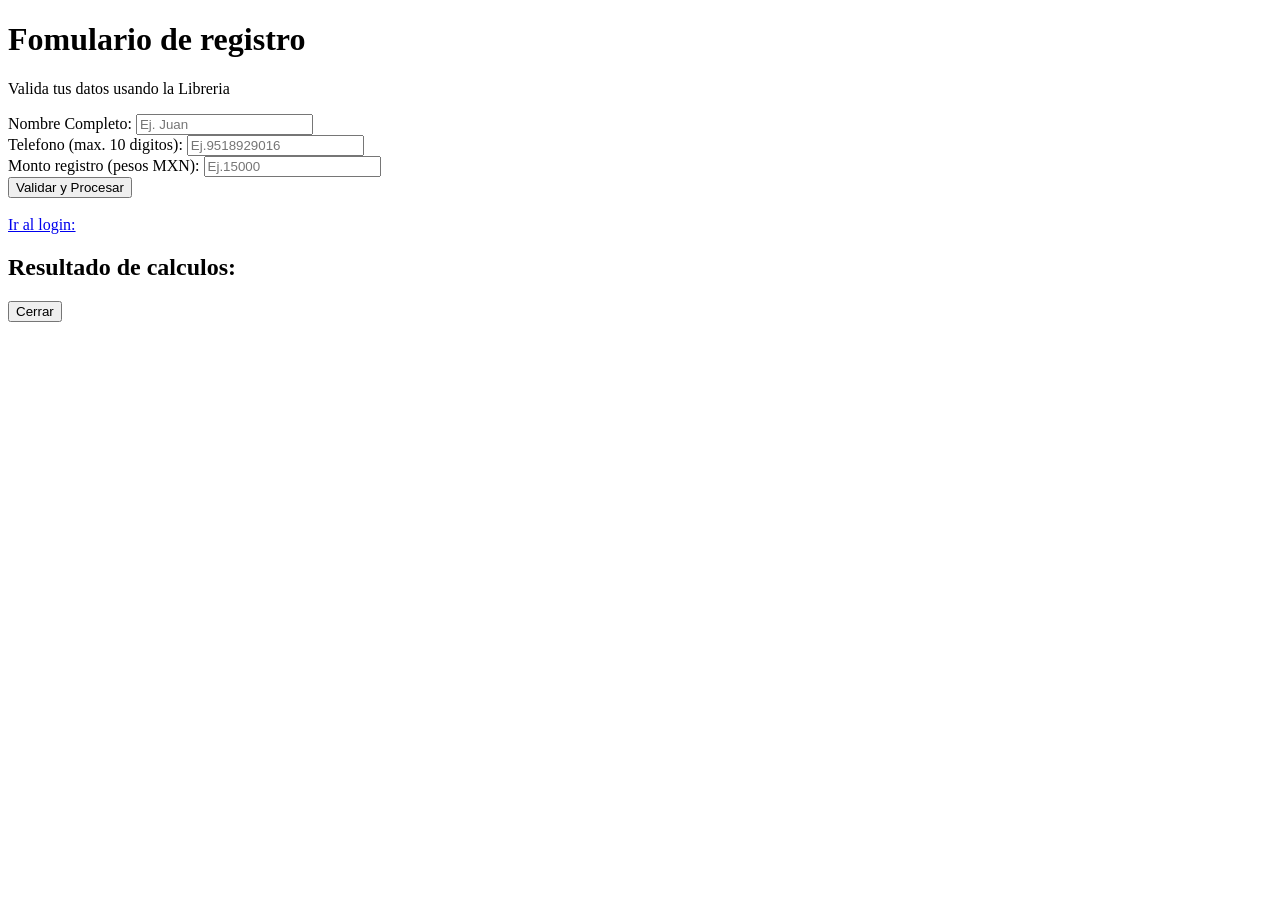
==== index.html @ 7803448d "Estructura principal del formulario" ====
<!DOCTYPE html>
<html lang="en">
<head>
    <meta charset="UTF-8">
    <meta name="viewport" content="width=device-width, initial-scale=1.0">
    <title>Utileria JS</title>
    <link reel="Stylesheet" href="css/styles.css">
</head>
<body>
    <div class="container">
        <h1>Fomulario de registro</h1>
        <p>Valida tus datos usando la <String>Libreria</String></p>
        <form id="registroForm">
            <div class="form-group">
                <label form="nombre">Nombre Completo: </label>
                <input type="text" id="nombre" placeholder="Ej. Juan" required>
                <span class="error.msg"></span>
            </div>

            <div class="form-group">
                <label for="telefono">Telefono (max. 10 digitos): </label>
                <input type= "number" id="telefono" placeholder="Ej.9518929016" required> 
                <span class="error-msg" id="errorTelefono"></span>
            </div>

            <div class="form-group">
                <label for="monto">Monto registro (pesos MXN): </label>
                <input type="numer" id="monto" placeholder="Ej.15000" required>
                <span class="error-msg" id="errorMonto"></span>
            </div>

            <button type="submit" class="btn">Validar y Procesar</button>
        </form>
        
        <br>
        <a href="login.html">Ir al login: </a>
    </div>

    <!--Ventana Modal-->
    <div id="modalEdad" class="modal">
        <div class="modal-content">
            <h2>Resultado de calculos: </h2>
            <p id="modalMensaje"></p>
            <p id="modalMontoFormateado"></p>
            <button id="cerrarModal" class="btn-secondaty">Cerrar</button>
        </div>
    </div>
    
    <!--Scrips-->
    <script src="js/utileria.js"></script>
    <script>
        const form=document.getElementById('registroForm');
        const modal = document.getElementById('modalEdad');
        const modalMensaje=document.getElementById('modalMensaje');
        const modalMontoFormateado= document.getElementById('modalMontoFormateado');
        const cerrarModalBtn= document.getElementById('cerrarModal');

        form.addEventListener('submit', function(e){
            e.preventDefault();

            document.querySelectorAll('.error-msg').forEach(el =>el.textContent='');
        });
    </script>
</body>
</html>
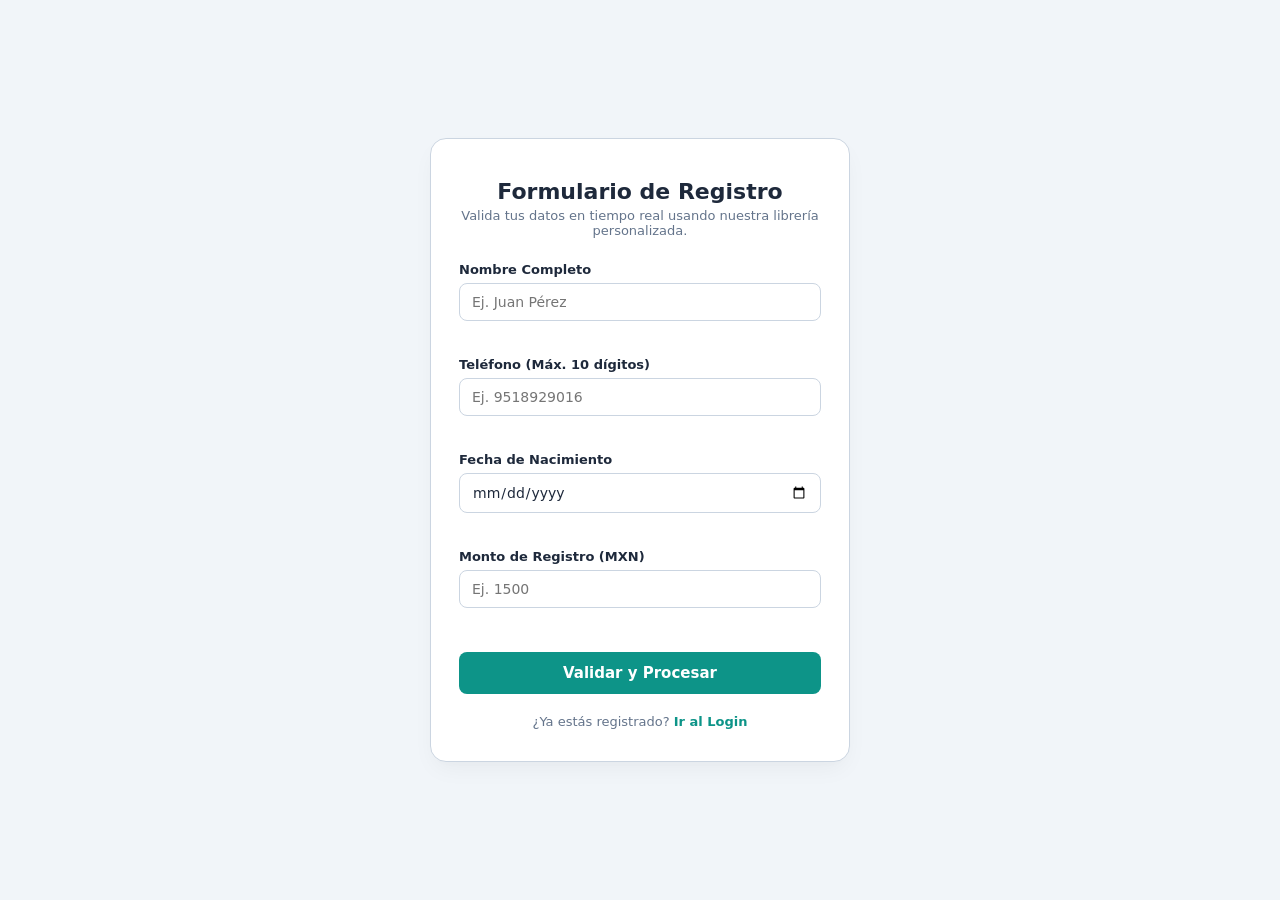
==== commit bb027135: "cambios del proyecto" ====
--- a/index.html
+++ b/index.html
@@ -1,64 +1,125 @@
 <!DOCTYPE html>
-<html lang="en">
+<html lang="es">
 <head>
     <meta charset="UTF-8">
     <meta name="viewport" content="width=device-width, initial-scale=1.0">
-    <title>Utileria JS</title>
-    <link reel="Stylesheet" href="css/styles.css">
+    <title>Utileria JS - Registro</title>
+    <link rel="stylesheet" href="css/styles.css">
 </head>
 <body>
-    <div class="container">
-        <h1>Fomulario de registro</h1>
-        <p>Valida tus datos usando la <String>Libreria</String></p>
-        <form id="registroForm">
+
+    <div class="card">
+        <div class="card-header">
+            <h1>Formulario de Registro</h1>
+            <p>Valida tus datos en tiempo real usando nuestra librería personalizada.</p>
+        </div>
+
+        <form id="registroForm" novalidate>
             <div class="form-group">
-                <label form="nombre">Nombre Completo: </label>
-                <input type="text" id="nombre" placeholder="Ej. Juan" required>
-                <span class="error.msg"></span>
+                <label for="nombre">Nombre Completo</label>
+                <input type="text" id="nombre" placeholder="Ej. Juan Pérez">
+                <span class="error-msg" id="errorNombre"></span>
             </div>
 
             <div class="form-group">
-                <label for="telefono">Telefono (max. 10 digitos): </label>
-                <input type= "number" id="telefono" placeholder="Ej.9518929016" required> 
+                <label for="telefono">Teléfono (Máx. 10 dígitos)</label>
+                <input type="text" id="telefono" placeholder="Ej. 9518929016">
                 <span class="error-msg" id="errorTelefono"></span>
             </div>
 
             <div class="form-group">
-                <label for="monto">Monto registro (pesos MXN): </label>
-                <input type="numer" id="monto" placeholder="Ej.15000" required>
+                <label for="fechaNacimiento">Fecha de Nacimiento</label>
+                <input type="date" id="fechaNacimiento">
+                <span class="error-msg" id="errorFecha"></span>
+            </div>
+
+            <div class="form-group">
+                <label for="monto">Monto de Registro (MXN)</label>
+                <input type="number" id="monto" placeholder="Ej. 1500">
                 <span class="error-msg" id="errorMonto"></span>
             </div>
 
             <button type="submit" class="btn">Validar y Procesar</button>
         </form>
-        
-        <br>
-        <a href="login.html">Ir al login: </a>
+
+        <div class="link-container">
+            <p>¿Ya estás registrado? <a href="login.html">Ir al Login</a></p>
+        </div>
     </div>
 
-    <!--Ventana Modal-->
-    <div id="modalEdad" class="modal">
+    <div id="modalEdad" class="modal-overlay">
         <div class="modal-content">
-            <h2>Resultado de calculos: </h2>
+            <div class="modal-icon">✓</div>
+            <h2>Resultado de Cálculos</h2>
             <p id="modalMensaje"></p>
-            <p id="modalMontoFormateado"></p>
-            <button id="cerrarModal" class="btn-secondaty">Cerrar</button>
+            <p id="modalMontoFormateado" class="highlight-text"></p>
+            <button id="cerrarModal" class="btn-secondary">Cerrar Ventana</button>
         </div>
-    </div>
+    </div> 
+
+    <script src="js/utileria.js"></script>
     
-    <!--Scrips-->
-    <script src="js/utileria.js"></script>
     <script>
-        const form=document.getElementById('registroForm');
+        const form = document.getElementById('registroForm');
         const modal = document.getElementById('modalEdad');
-        const modalMensaje=document.getElementById('modalMensaje');
-        const modalMontoFormateado= document.getElementById('modalMontoFormateado');
-        const cerrarModalBtn= document.getElementById('cerrarModal');
+        const modalMensaje = document.getElementById('modalMensaje');
+        const modalMontoFormateado = document.getElementById('modalMontoFormateado');
+        const cerrarModalBtn = document.getElementById('cerrarModal');
 
-        form.addEventListener('submit', function(e){
+        form.addEventListener('submit', function(e) {
             e.preventDefault();
 
-            document.querySelectorAll('.error-msg').forEach(el =>el.textContent='');
+            document.querySelectorAll('.error-msg').forEach(el => el.textContent = '');
+
+            const nombre = document.getElementById('nombre').value;
+            const telefono = document.getElementById('telefono').value;
+            const fechaNacimiento = document.getElementById('fechaNacimiento').value;
+            const monto = document.getElementById('monto').value;
+
+            let esValido = true;
+
+            const nombreLimpio = typeof limpiarEspacios === 'function' ? limpiarEspacios(nombre) : nombre.trim();
+
+            if (!nombreLimpio || (typeof soloLetras === 'function' && !soloLetras(nombreLimpio))) {
+                document.getElementById('errorNombre').textContent = 'El nombre solo debe contener letras.';
+                esValido = false;
+            }
+
+            if (!telefono || (typeof validarLongitud === 'function' && !validarLongitud(telefono, 10)) || isNaN(telefono)) {
+                document.getElementById('errorTelefono').textContent = 'Debe ser numérico de máximo 10 dígitos.';
+                esValido = false;
+            }
+
+            if (!fechaNacimiento) {
+                document.getElementById('errorFecha').textContent = 'Selecciona una fecha válida.';
+                esValido = false;
+            }
+
+            if (!monto || Number(monto) <= 0) {
+                document.getElementById('errorMonto').textContent = 'Ingresa un monto válido mayor a 0.';
+                esValido = false;
+            }
+
+            if (esValido) {
+                const edad = typeof calcularEdad === 'function' ? calcularEdad(fechaNacimiento) : 'N/A';
+                const esMayor = typeof esMayorDeEdad === 'function' ? esMayorDeEdad(fechaNacimiento) : false;
+                const moneda = typeof formatearMoneda === 'function' ? formatearMoneda(monto) : `$${monto} MXN`;
+
+                modalMensaje.innerHTML = `Hola <strong>${nombreLimpio}</strong>, tienes <strong>${edad} años</strong> (${esMayor ? 'Mayor de edad' : 'Menor de edad'}).`;
+                modalMontoFormateado.textContent = `Monto registrado: ${moneda}`;
+
+                modal.classList.add('active');
+            }
+        });
+
+        cerrarModalBtn.addEventListener('click', function() {
+            modal.classList.remove('active');
+        });
+
+        modal.addEventListener('click', function(e) {
+            if (e.target === modal) {
+                modal.classList.remove('active');
+            }
         });
     </script>
 </body>
--- a/css/styles.css
+++ b/css/styles.css
@@ -0,0 +1,213 @@
+* {
+    box-sizing: border-box;
+    margin: 0;
+    padding: 0;
+    font-family: 'Segoe UI', system-ui, -apple-system, sans-serif;
+}
+
+body {
+    background-color: #f1f5f9;
+    color: #1e293b;
+    display: flex;
+    justify-content: center;
+    align-items: center;
+    min-height: 100vh;
+    padding: 20px;
+}
+
+/* Tarjeta Principal */
+.card {
+    background: #ffffff;
+    width: 100%;
+    max-width: 420px;
+    padding: 32px 28px;
+    border-radius: 16px;
+    box-shadow: 0 10px 25px -5px rgba(0, 0, 0, 0.05), 0 8px 10px -6px rgba(0, 0, 0, 0.01);
+    border: 1px solid #cbd5e1;
+}
+
+.card-header {
+    text-align: center;
+    margin-bottom: 24px;
+}
+
+.badge {
+    background-color: #ccfbf1;
+    color: #0f766e;
+    font-size: 11px;
+    font-weight: 700;
+    padding: 4px 10px;
+    border-radius: 12px;
+    text-transform: uppercase;
+    letter-spacing: 0.5px;
+}
+
+.card-header h1 {
+    font-size: 22px;
+    font-weight: 700;
+    color: #1e293b;
+    margin-top: 8px;
+}
+
+.card-header p {
+    font-size: 13px;
+    color: #64748b;
+    margin-top: 4px;
+}
+
+/* Formulario */
+.form-group {
+    margin-bottom: 16px;
+}
+
+label {
+    display: block;
+    font-size: 13px;
+    font-weight: 600;
+    color: #1e293b;
+    margin-bottom: 6px;
+}
+
+input {
+    width: 100%;
+    padding: 10px 12px;
+    border: 1.5px solid #cbd5e1;
+    border-radius: 8px;
+    font-size: 14px;
+    color: #1e293b;
+    outline: none;
+    transition: all 0.2s ease-in-out;
+}
+
+input:focus {
+    border-color: #0d9488;
+    box-shadow: 0 0 0 3px rgba(13, 148, 136, 0.15);
+}
+
+.error-msg {
+    display: block;
+    color: #e11d48;
+    font-size: 12px;
+    font-weight: 600;
+    margin-top: 4px;
+    min-height: 16px;
+}
+
+/* Botones */
+.btn {
+    width: 100%;
+    background-color: #0d9488;
+    color: #ffffff;
+    border: none;
+    padding: 12px;
+    font-size: 15px;
+    font-weight: 600;
+    border-radius: 8px;
+    cursor: pointer;
+    margin-top: 8px;
+    transition: background-color 0.2s ease;
+}
+
+.btn:hover {
+    background-color: #0f766e;
+}
+
+.btn-secondary {
+    width: 100%;
+    background-color: #1e293b;
+    color: #ffffff;
+    border: none;
+    padding: 10px;
+    font-size: 14px;
+    font-weight: 600;
+    border-radius: 8px;
+    cursor: pointer;
+    margin-top: 16px;
+}
+
+/* Enlaces */
+.link-container {
+    text-align: center;
+    margin-top: 20px;
+    font-size: 13px;
+    color: #64748b;
+}
+
+.link-container a {
+    color: #0d9488;
+    font-weight: 600;
+    text-decoration: none;
+}
+
+.link-container a:hover {
+    text-decoration: underline;
+}
+
+/* Overlay y Card del Modal */
+.modal-overlay {
+    position: fixed;
+    top: 0;
+    left: 0;
+    width: 100%;
+    height: 100%;
+    background: rgba(15, 23, 42, 0.5);
+    backdrop-filter: blur(4px);
+    display: none;
+    justify-content: center;
+    align-items: center;
+    z-index: 1000;
+}
+
+.modal-overlay.active {
+    display: flex;
+}
+
+.modal-content {
+    background: #ffffff;
+    width: 90%;
+    max-width: 360px;
+    padding: 24px;
+    border-radius: 16px;
+    text-align: center;
+    box-shadow: 0 20px 25px -5px rgba(0, 0, 0, 0.1);
+    animation: modalPop 0.2s ease-out;
+}
+
+@keyframes modalPop {
+    from { transform: scale(0.95); opacity: 0; }
+    to { transform: scale(1); opacity: 1; }
+}
+
+.modal-icon {
+    width: 44px;
+    height: 44px;
+    background-color: #ccfbf1;
+    color: #0f766e;
+    font-size: 20px;
+    font-weight: bold;
+    border-radius: 50%;
+    display: flex;
+    align-items: center;
+    justify-content: center;
+    margin: 0 auto 12px auto;
+}
+
+.modal-content h2 {
+    font-size: 18px;
+    color: #1e293b;
+    margin-bottom: 12px;
+}
+
+.modal-content p {
+    font-size: 14px;
+    color: #64748b;
+    margin-bottom: 8px;
+}
+
+.highlight-text {
+    background-color: #f1f5f9;
+    padding: 8px 12px;
+    border-radius: 6px;
+    font-weight: 700;
+    color: #0f766e !important;
+}
